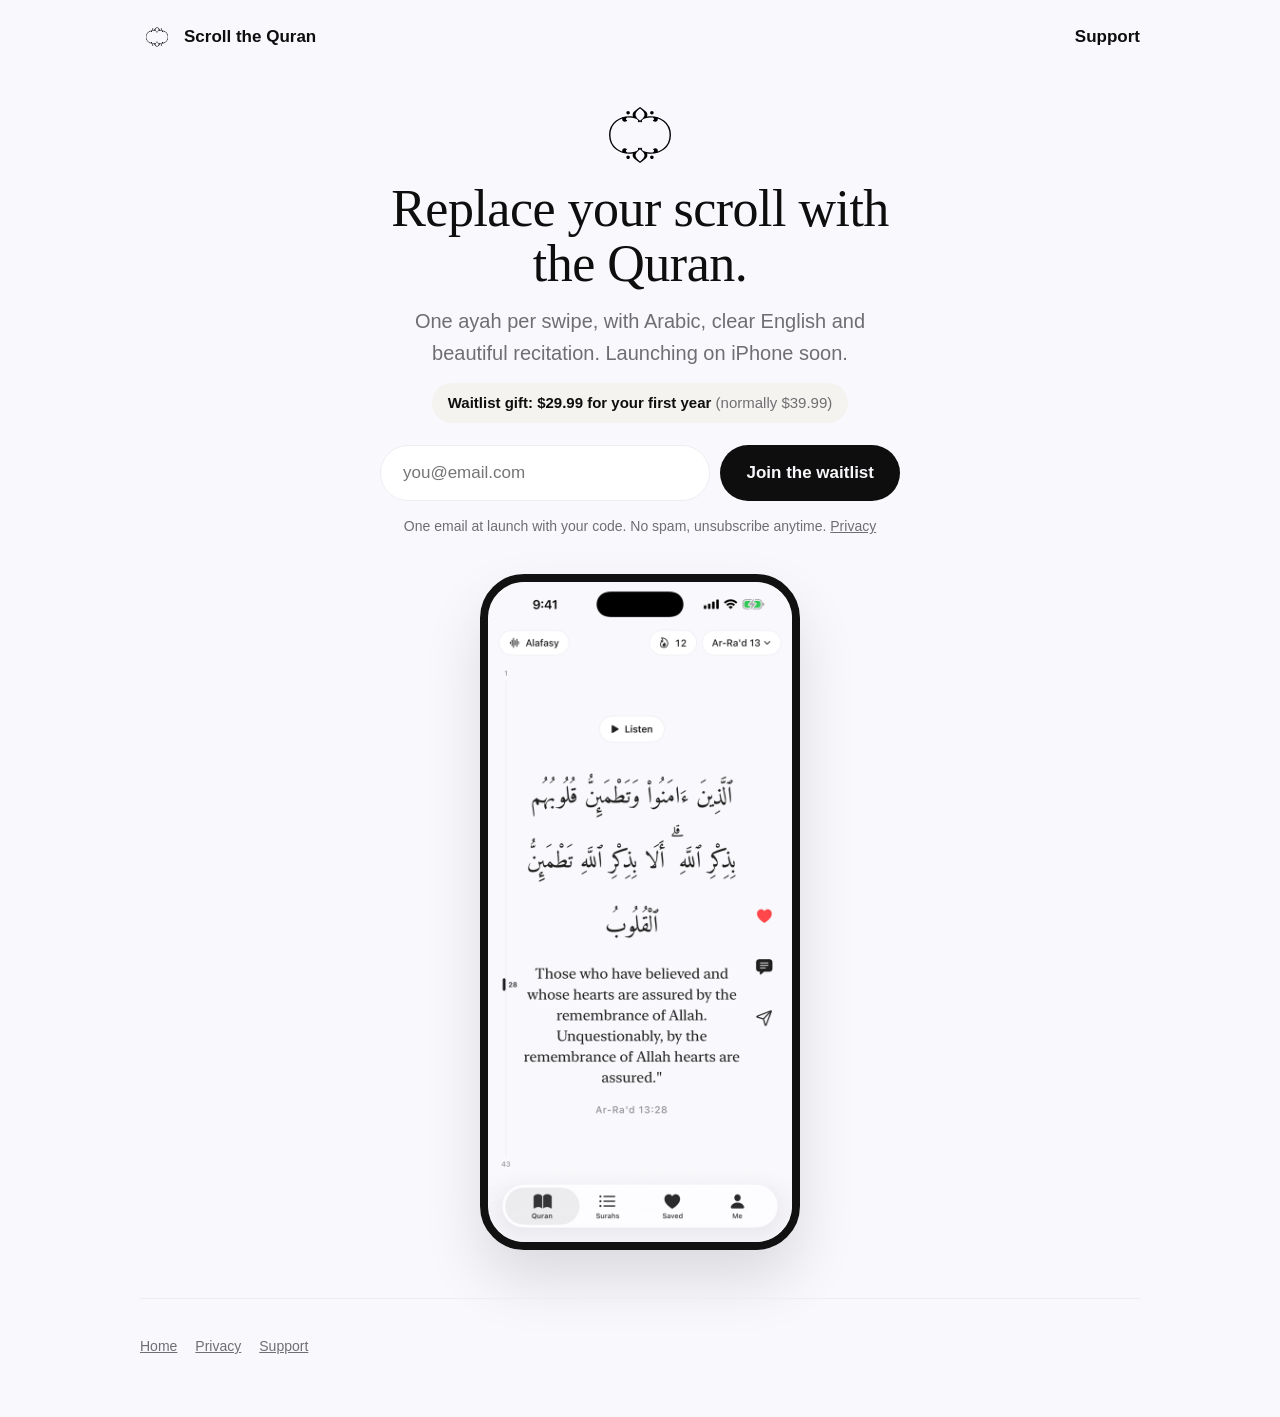
==== waitlist/index.html @ 369a5c81 "Add waitlist page with launch promo; link it from the landing page" ====
<!doctype html>
<html lang="en">
<head>
<meta charset="utf-8">
<meta name="viewport" content="width=device-width, initial-scale=1, viewport-fit=cover">
<title>Join the Waitlist – Scroll the Quran</title>
<meta name="description" content="Be first to get Scroll the Quran, the app that replaces doomscrolling with the Quran. Waitlist members get $29.99 for their first year (normally $39.99).">
<link rel="canonical" href="https://dylanmiller765.github.io/scroll-the-quran/waitlist/">
<link rel="icon" type="image/png" sizes="32x32" href="../assets/favicon-32.png">
<link rel="apple-touch-icon" href="../assets/apple-touch-icon.png">
<meta property="og:type" content="website">
<meta property="og:title" content="Join the Scroll the Quran waitlist">
<meta property="og:description" content="Replace your scroll with the Quran. Waitlist members get $29.99 for their first year.">
<meta property="og:url" content="https://dylanmiller765.github.io/scroll-the-quran/waitlist/">
<meta property="og:image" content="https://dylanmiller765.github.io/scroll-the-quran/assets/og-image.png">
<meta name="twitter:card" content="summary_large_image">
<link rel="stylesheet" href="../assets/style.css">
<style>
  .wl{max-width:520px;margin:0 auto;text-align:center;padding:24px 0 48px}
  .wl img.mark{width:64px;height:auto;margin:8px auto 18px;display:block}
  @media (prefers-color-scheme:dark){.wl img.mark{filter:invert(1)}}
  .wl h1{font-size:clamp(36px,8vw,52px);margin-bottom:14px}
  .perk{display:inline-block;background:var(--warm);border-radius:999px;padding:8px 16px;font-weight:600;font-size:15px;margin:4px 0 22px}
  form{display:flex;gap:10px;flex-wrap:wrap;justify-content:center}
  input[type=email]{flex:1 1 240px;min-width:0;height:56px;border-radius:999px;border:1px solid var(--hair);background:var(--card);color:var(--ink);padding:0 22px;font-size:17px}
  button{height:56px;border:0;border-radius:999px;background:var(--ink);color:var(--canvas);padding:0 26px;font-size:17px;font-weight:600;cursor:pointer}
  .fine{color:var(--muted);font-size:14px;margin-top:14px}
  .done{display:none;background:var(--card);border:1px solid var(--hair);border-radius:16px;padding:22px;margin-top:6px}
  .phone{margin:36px auto 0}
</style>
</head>
<body><div class="wrap">
<nav><a href="../"><img src="../assets/app-icon.png" alt="">Scroll the Quran</a><a href="../support.html">Support</a></nav>
<main class="wl">
  <img class="mark" src="../assets/emblem.svg" alt="">
  <h1 class="serif">Replace your scroll with the Quran.</h1>
  <p class="lead" style="margin:0 auto 10px">One ayah per swipe, with Arabic, clear English and beautiful recitation. Launching on iPhone soon.</p>
  <div class="perk">Waitlist gift: $29.99 for your first year <span style="font-weight:400;color:var(--muted)">(normally $39.99)</span></div>
  <!-- FORM_ACTION: set to your email provider's form endpoint (e.g. Kit: https://app.kit.com/forms/<FORM_ID>/subscriptions). -->
  <form id="wl" action="FORM_ACTION" method="post" target="wl-sink">
    <input type="email" name="email_address" placeholder="you@email.com" required autocomplete="email" aria-label="Email address">
    <input type="hidden" name="fields[source]" id="src" value="direct">
    <button type="submit">Join the waitlist</button>
  </form>
  <iframe name="wl-sink" title="" style="display:none"></iframe>
  <div class="done" id="done"><strong>You're on the list.</strong><br>We'll email your code the day Scroll the Quran is on the App Store, in shaa Allah.</div>
  <p class="fine">One email at launch with your code. No spam, unsubscribe anytime. <a href="../privacy.html" style="color:inherit">Privacy</a></p>
  <div class="phone"><img src="../assets/screenshot-feed.png" alt="Scroll the Quran app showing an ayah in Arabic and English" width="640" height="1391"></div>
</main>
<footer><a href="../">Home</a><a href="../privacy.html">Privacy</a><a href="../support.html">Support</a></footer>
</div>
<script>
  // Remember where signups come from (?src=tiktok) so we know which posts convert.
  const p = new URLSearchParams(location.search).get('src'); if (p) document.getElementById('src').value = p.slice(0, 40);
  const form = document.getElementById('wl');
  form.addEventListener('submit', (e) => {
    if (form.getAttribute('action') === 'FORM_ACTION') { e.preventDefault(); alert('Waitlist opens very soon!'); return; }
    setTimeout(() => { form.style.display = 'none'; document.getElementById('done').style.display = 'block'; }, 300);
  });
</script>
</body></html>
---- assets/style.css ----
:root{--canvas:#F9F8FD;--card:#fff;--ink:#0E0E0E;--muted:#6F6E73;--hair:#EEEDF2;--warm:#F5F3EF}
@media (prefers-color-scheme:dark){:root{--canvas:#0F0F11;--card:#1C1C1F;--ink:#F4F3F0;--muted:#9A9AA0;--hair:#2C2C30;--warm:#232326}}
*{box-sizing:border-box}html{-webkit-text-size-adjust:100%}
body{margin:0;background:var(--canvas);color:var(--ink);font:17px/1.6 -apple-system,BlinkMacSystemFont,"Segoe UI",Roboto,sans-serif}
.wrap{max-width:1040px;margin:0 auto;padding:0 20px}
.serif{font-family:"New York","Iowan Old Style",Georgia,"Times New Roman",serif}
nav{display:flex;align-items:center;justify-content:space-between;padding:20px 0}
nav a{color:var(--ink);text-decoration:none;font-weight:600;display:flex;align-items:center;gap:10px}
nav img{width:34px;height:34px;border-radius:9px}
.hero{display:grid;grid-template-columns:1.1fr .9fr;gap:40px;align-items:center;padding:40px 0 70px}
h1{font-size:clamp(40px,6vw,64px);line-height:1.05;font-weight:500;margin:0 0 18px;letter-spacing:-.5px}
.lead{font-size:20px;color:var(--muted);margin:0 0 28px;max-width:30em}
.cta{display:inline-flex;align-items:center;gap:10px;background:var(--ink);color:var(--canvas);padding:16px 26px;border-radius:999px;font-weight:600;text-decoration:none}
.note{color:var(--muted);font-size:14px;margin-top:12px}
.phone{justify-self:center;width:min(320px,80vw);border-radius:44px;box-shadow:0 30px 60px rgba(0,0,0,.12);border:8px solid #111}
.phone img{display:block;width:100%;height:auto;border-radius:36px}
section{padding:56px 0;border-top:1px solid var(--hair)}
h2{font-size:34px;font-weight:500;margin:0 0 24px}
.grid{display:grid;grid-template-columns:repeat(3,1fr);gap:16px}
.card{background:var(--warm);border-radius:16px;padding:22px}
.card h3{margin:0 0 6px;font-size:18px}.card p{margin:0;color:var(--muted);font-size:16px}
details{background:var(--card);border:1px solid var(--hair);border-radius:16px;padding:16px 20px;margin-bottom:10px}
summary{font-weight:600;cursor:pointer}details p{color:var(--muted);margin:10px 0 0}
blockquote{margin:0;padding:22px 24px;border-left:3px solid var(--ink);background:var(--card);border-radius:0 16px 16px 0;font-size:21px}
blockquote cite{display:block;margin-top:10px;font-size:14px;color:var(--muted);font-style:normal}
footer{padding:36px 0 60px;color:var(--muted);font-size:14px;border-top:1px solid var(--hair)}
footer a{color:var(--muted);margin-right:18px}
.doc{max-width:720px;padding:20px 0 60px}.doc h1{font-size:40px}.doc h2{font-size:22px;margin:32px 0 8px}
.doc a{color:var(--ink)}
@media (max-width:760px){.hero{grid-template-columns:1fr;padding-top:10px}.grid{grid-template-columns:1fr}.phone{margin-top:10px}}
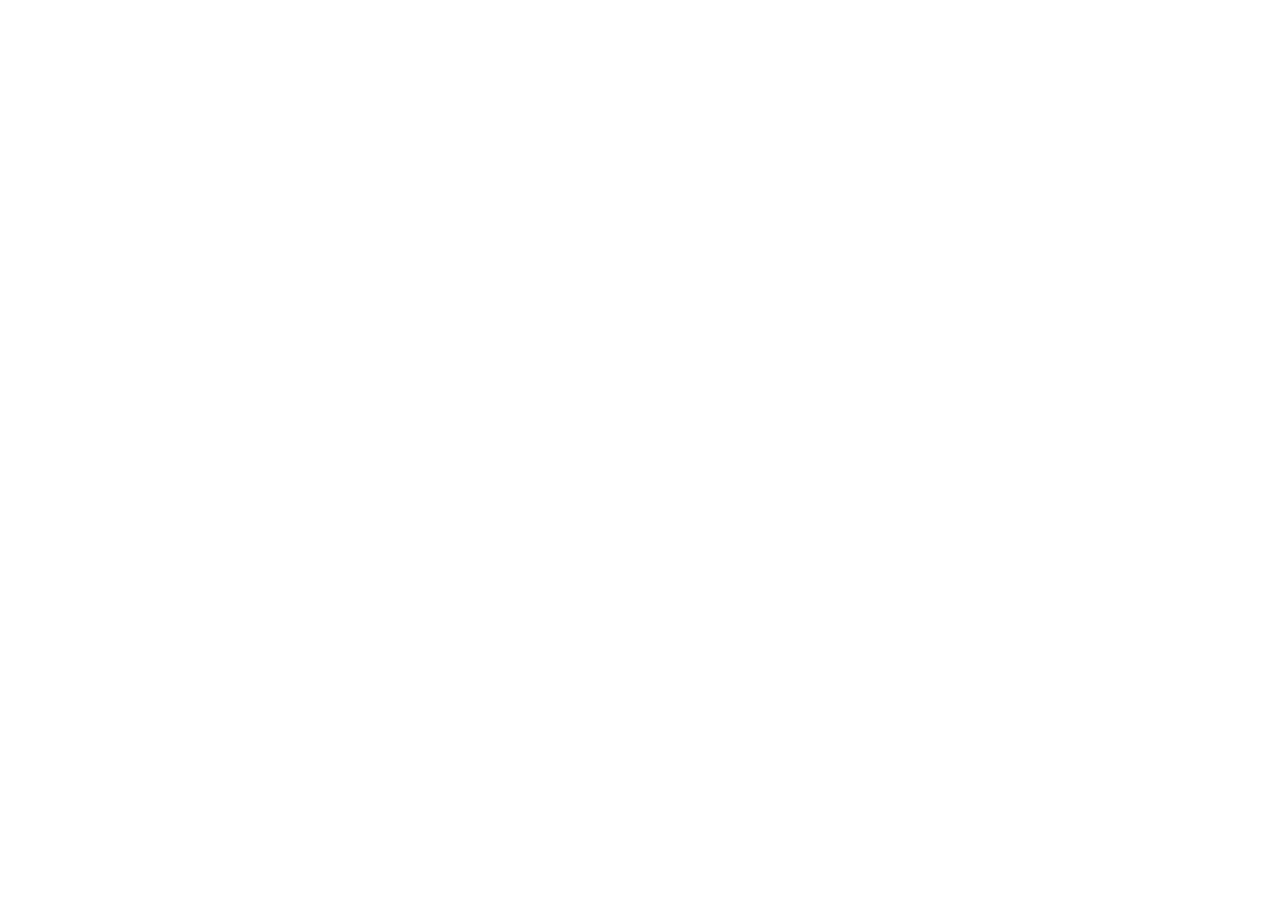
==== commit 285280d6: "Move waitlist to getscrollthequran.vercel.app; drop pricing" ====
--- a/waitlist/index.html
+++ b/waitlist/index.html
@@ -1,61 +1 @@
-<!doctype html>
-<html lang="en">
-<head>
-<meta charset="utf-8">
-<meta name="viewport" content="width=device-width, initial-scale=1, viewport-fit=cover">
-<title>Join the Waitlist – Scroll the Quran</title>
-<meta name="description" content="Be first to get Scroll the Quran, the app that replaces doomscrolling with the Quran. Waitlist members get $29.99 for their first year (normally $39.99).">
-<link rel="canonical" href="https://dylanmiller765.github.io/scroll-the-quran/waitlist/">
-<link rel="icon" type="image/png" sizes="32x32" href="../assets/favicon-32.png">
-<link rel="apple-touch-icon" href="../assets/apple-touch-icon.png">
-<meta property="og:type" content="website">
-<meta property="og:title" content="Join the Scroll the Quran waitlist">
-<meta property="og:description" content="Replace your scroll with the Quran. Waitlist members get $29.99 for their first year.">
-<meta property="og:url" content="https://dylanmiller765.github.io/scroll-the-quran/waitlist/">
-<meta property="og:image" content="https://dylanmiller765.github.io/scroll-the-quran/assets/og-image.png">
-<meta name="twitter:card" content="summary_large_image">
-<link rel="stylesheet" href="../assets/style.css">
-<style>
-  .wl{max-width:520px;margin:0 auto;text-align:center;padding:24px 0 48px}
-  .wl img.mark{width:64px;height:auto;margin:8px auto 18px;display:block}
-  @media (prefers-color-scheme:dark){.wl img.mark{filter:invert(1)}}
-  .wl h1{font-size:clamp(36px,8vw,52px);margin-bottom:14px}
-  .perk{display:inline-block;background:var(--warm);border-radius:999px;padding:8px 16px;font-weight:600;font-size:15px;margin:4px 0 22px}
-  form{display:flex;gap:10px;flex-wrap:wrap;justify-content:center}
-  input[type=email]{flex:1 1 240px;min-width:0;height:56px;border-radius:999px;border:1px solid var(--hair);background:var(--card);color:var(--ink);padding:0 22px;font-size:17px}
-  button{height:56px;border:0;border-radius:999px;background:var(--ink);color:var(--canvas);padding:0 26px;font-size:17px;font-weight:600;cursor:pointer}
-  .fine{color:var(--muted);font-size:14px;margin-top:14px}
-  .done{display:none;background:var(--card);border:1px solid var(--hair);border-radius:16px;padding:22px;margin-top:6px}
-  .phone{margin:36px auto 0}
-</style>
-</head>
-<body><div class="wrap">
-<nav><a href="../"><img src="../assets/app-icon.png" alt="">Scroll the Quran</a><a href="../support.html">Support</a></nav>
-<main class="wl">
-  <img class="mark" src="../assets/emblem.svg" alt="">
-  <h1 class="serif">Replace your scroll with the Quran.</h1>
-  <p class="lead" style="margin:0 auto 10px">One ayah per swipe, with Arabic, clear English and beautiful recitation. Launching on iPhone soon.</p>
-  <div class="perk">Waitlist gift: $29.99 for your first year <span style="font-weight:400;color:var(--muted)">(normally $39.99)</span></div>
-  <!-- FORM_ACTION: set to your email provider's form endpoint (e.g. Kit: https://app.kit.com/forms/<FORM_ID>/subscriptions). -->
-  <form id="wl" action="FORM_ACTION" method="post" target="wl-sink">
-    <input type="email" name="email_address" placeholder="you@email.com" required autocomplete="email" aria-label="Email address">
-    <input type="hidden" name="fields[source]" id="src" value="direct">
-    <button type="submit">Join the waitlist</button>
-  </form>
-  <iframe name="wl-sink" title="" style="display:none"></iframe>
-  <div class="done" id="done"><strong>You're on the list.</strong><br>We'll email your code the day Scroll the Quran is on the App Store, in shaa Allah.</div>
-  <p class="fine">One email at launch with your code. No spam, unsubscribe anytime. <a href="../privacy.html" style="color:inherit">Privacy</a></p>
-  <div class="phone"><img src="../assets/screenshot-feed.png" alt="Scroll the Quran app showing an ayah in Arabic and English" width="640" height="1391"></div>
-</main>
-<footer><a href="../">Home</a><a href="../privacy.html">Privacy</a><a href="../support.html">Support</a></footer>
-</div>
-<script>
-  // Remember where signups come from (?src=tiktok) so we know which posts convert.
-  const p = new URLSearchParams(location.search).get('src'); if (p) document.getElementById('src').value = p.slice(0, 40);
-  const form = document.getElementById('wl');
-  form.addEventListener('submit', (e) => {
-    if (form.getAttribute('action') === 'FORM_ACTION') { e.preventDefault(); alert('Waitlist opens very soon!'); return; }
-    setTimeout(() => { form.style.display = 'none'; document.getElementById('done').style.display = 'block'; }, 300);
-  });
-</script>
-</body></html>
+<!doctype html><meta charset="utf-8"><title>Scroll the Quran waitlist</title><link rel="canonical" href="https://getscrollthequran.vercel.app/"><meta http-equiv="refresh" content="0; url=https://getscrollthequran.vercel.app/"><a href="https://getscrollthequran.vercel.app/">Join the waitlist</a>
